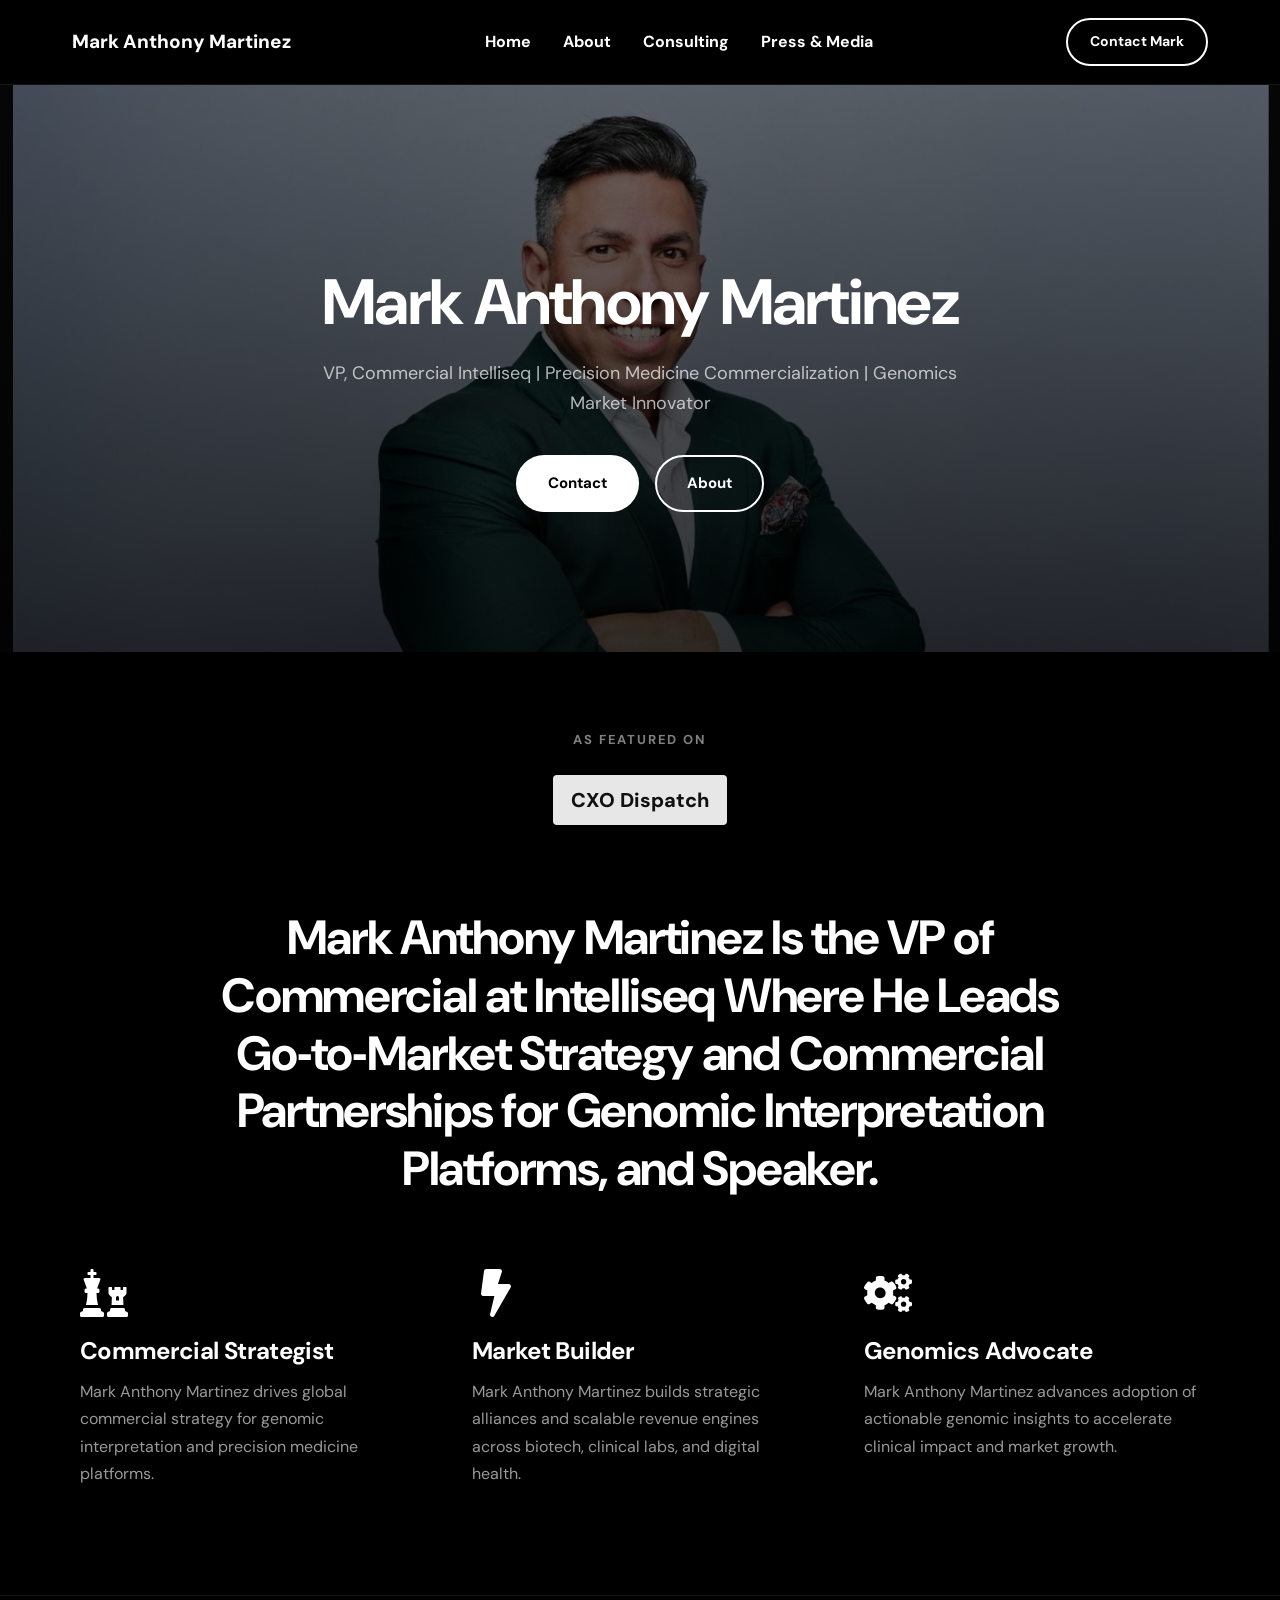
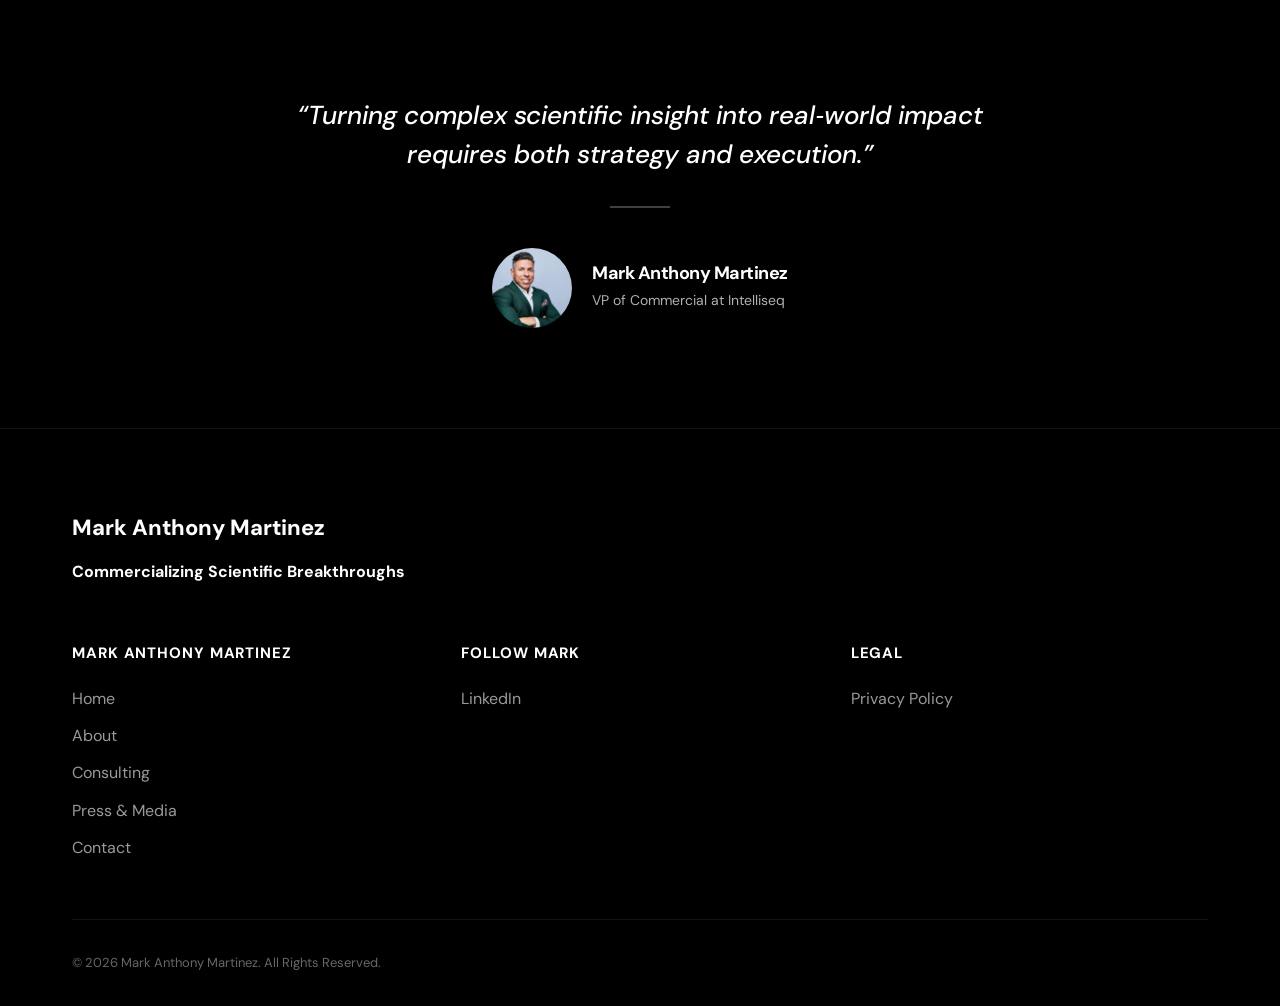
==== mark-site/index.html @ 9cf7c5a6 "Add files via upload" ====
<!doctype html>
<html lang="en-US">
<head>
<meta charset="UTF-8">
<meta name="viewport" content="width=device-width, initial-scale=1">
<title>Mark Anthony Martinez | The Official Website of Mark Anthony Martinez</title>
<meta name="description" content="Mark Anthony Martinez is the VP of Commercial at Intelliseq, where he leads go-to-market strategy and commercial partnerships for genomic interpretation platforms.">
<link rel="canonical" href="https://www.markanthonymartinez.com/">
<link rel="icon" href="assets/images/favicon.png">
<link rel="stylesheet" href="assets/css/style.css">
</head>
<body>

<header class="site-header">
  <div class="wrap header-inner">
    <a href="index.html" class="logo">Mark Anthony Martinez</a>
    <nav class="main-nav">
      <ul>
        <li><a href="index.html" aria-current="page">Home</a></li>
        <li><a href="about.html">About</a></li>
        <li><a href="consulting.html">Consulting</a></li>
        <li><a href="press-media.html">Press &amp; Media</a></li>
      </ul>
    </nav>
    <a href="contact.html" class="btn btn-outline header-cta">Contact Mark</a>
    <button class="nav-toggle" aria-label="Toggle menu" aria-expanded="false">
      <span></span><span></span><span></span>
    </button>
  </div>
</header>

<main>

  <section class="hero">
    <div class="hero-bg" style="background-image:url('assets/images/mark-anthony-header.jpg')"></div>
    <div class="hero-overlay"></div>
    <div class="wrap hero-inner">
      <h1>Mark Anthony Martinez</h1>
      <p class="hero-tagline">VP, Commercial Intelliseq | Precision Medicine Commercialization | Genomics Market Innovator</p>
      <div class="hero-buttons">
        <a href="contact.html" class="btn btn-solid">Contact</a>
        <a href="about.html" class="btn btn-outline">About</a>
      </div>
    </div>
  </section>

  <section class="featured-on">
    <div class="wrap">
      <p class="eyebrow">As Featured On</p>
      <div class="featured-logo">
        <span class="wordmark-chip">CXO Dispatch</span>
      </div>
    </div>
  </section>

  <section class="intro">
    <div class="wrap">
      <h2>Mark Anthony Martinez Is the VP of Commercial at Intelliseq Where He Leads Go&#8209;to&#8209;Market Strategy and Commercial Partnerships for Genomic Interpretation Platforms, and Speaker.</h2>

      <div class="feature-grid">
        <div class="feature-card">
          <span class="feature-icon" aria-hidden="true">
            <svg viewBox="0 0 512 512" xmlns="http://www.w3.org/2000/svg"><path d="M74 208H64a16 16 0 0 0-16 16v16a16 16 0 0 0 16 16h15.94A535.78 535.78 0 0 1 64 384h128a535.78 535.78 0 0 1-15.94-128H192a16 16 0 0 0 16-16v-16a16 16 0 0 0-16-16h-10l33.89-90.38a16 16 0 0 0-15-21.62H144V64h24a8 8 0 0 0 8-8V40a8 8 0 0 0-8-8h-24V8a8 8 0 0 0-8-8h-16a8 8 0 0 0-8 8v24H88a8 8 0 0 0-8 8v16a8 8 0 0 0 8 8h24v32H55.09a16 16 0 0 0-15 21.62zm173.16 251.58L224 448v-16a16 16 0 0 0-16-16H48a16 16 0 0 0-16 16v16L8.85 459.58A16 16 0 0 0 0 473.89V496a16 16 0 0 0 16 16h224a16 16 0 0 0 16-16v-22.11a16 16 0 0 0-8.84-14.31zm92.77-157.78l-3.29 82.2h126.72l-3.29-82.21 24.6-20.79A32 32 0 0 0 496 256.54V198a6 6 0 0 0-6-6h-26.38a6 6 0 0 0-6 6v26h-24.71v-26a6 6 0 0 0-6-6H373.1a6 6 0 0 0-6 6v26h-24.71v-26a6 6 0 0 0-6-6H310a6 6 0 0 0-6 6v58.6a32 32 0 0 0 11.36 24.4zM384 304a16 16 0 0 1 32 0v32h-32zm119.16 155.58L480 448v-16a16 16 0 0 0-16-16H336a16 16 0 0 0-16 16v16l-23.15 11.58a16 16 0 0 0-8.85 14.31V496a16 16 0 0 0 16 16h192a16 16 0 0 0 16-16v-22.11a16 16 0 0 0-8.84-14.31z"/></svg>
          </span>
          <h3>Commercial Strategist</h3>
          <p>Mark Anthony Martinez drives global commercial strategy for genomic interpretation and precision medicine platforms.</p>
        </div>

        <div class="feature-card">
          <span class="feature-icon" aria-hidden="true">
            <svg viewBox="0 0 320 512" xmlns="http://www.w3.org/2000/svg"><path d="M296 160H180.6l42.6-129.8C227.2 15 215.7 0 200 0H56C44 0 33.8 8.9 32.2 20.8l-32 240C-1.7 275.2 9.5 288 24 288h118.7L96.6 482.5c-3.6 15.2 8 29.5 23.3 29.5 8.4 0 16.4-4.4 20.8-12l176-304c9.3-15.9-2.2-36-20.7-36z"/></svg>
          </span>
          <h3>Market Builder</h3>
          <p>Mark Anthony Martinez builds strategic alliances and scalable revenue engines across biotech, clinical labs, and digital health.</p>
        </div>

        <div class="feature-card">
          <span class="feature-icon" aria-hidden="true">
            <svg viewBox="0 0 640 512" xmlns="http://www.w3.org/2000/svg"><path d="M512.1 191l-8.2 14.3c-3 5.3-9.4 7.5-15.1 5.4-11.8-4.4-22.6-10.7-32.1-18.6-4.6-3.8-5.8-10.5-2.8-15.7l8.2-14.3c-6.9-8-12.3-17.3-15.9-27.4h-16.5c-6 0-11.2-4.3-12.2-10.3-2-12-2.1-24.6 0-37.1 1-6 6.2-10.4 12.2-10.4h16.5c3.6-10.1 9-19.4 15.9-27.4l-8.2-14.3c-3-5.2-1.9-11.9 2.8-15.7 9.5-7.9 20.4-14.2 32.1-18.6 5.7-2.1 12.1.1 15.1 5.4l8.2 14.3c10.5-1.9 21.2-1.9 31.7 0L552 6.3c3-5.3 9.4-7.5 15.1-5.4 11.8 4.4 22.6 10.7 32.1 18.6 4.6 3.8 5.8 10.5 2.8 15.7l-8.2 14.3c6.9 8 12.3 17.3 15.9 27.4h16.5c6 0 11.2 4.3 12.2 10.3 2 12 2.1 24.6 0 37.1-1 6-6.2 10.4-12.2 10.4h-16.5c-3.6 10.1-9 19.4-15.9 27.4l8.2 14.3c3 5.2 1.9 11.9-2.8 15.7-9.5 7.9-20.4 14.2-32.1 18.6-5.7 2.1-12.1-.1-15.1-5.4l-8.2-14.3c-10.4 1.9-21.2 1.9-31.7 0zm-10.5-58.8c38.5 29.6 82.4-14.3 52.8-52.8-38.5-29.7-82.4 14.3-52.8 52.8zM386.3 286.1l33.7 16.8c10.1 5.8 14.5 18.1 10.5 29.1-8.9 24.2-26.4 46.4-42.6 65.8-7.4 8.9-20.2 11.1-30.3 5.3l-29.1-16.8c-16 13.7-34.6 24.6-54.9 31.7v33.6c0 11.6-8.3 21.6-19.7 23.6-24.6 4.2-50.4 4.4-75.9 0-11.5-2-20-11.9-20-23.6V418c-20.3-7.2-38.9-18-54.9-31.7L74 403c-10 5.8-22.9 3.6-30.3-5.3-16.2-19.4-33.3-41.6-42.2-65.7-4-10.9.4-23.2 10.5-29.1l33.3-16.8c-3.9-20.9-3.9-42.4 0-63.4L12 205.8c-10.1-5.8-14.6-18.1-10.5-29 8.9-24.2 26-46.4 42.2-65.8 7.4-8.9 20.2-11.1 30.3-5.3l29.1 16.8c16-13.7 34.6-24.6 54.9-31.7V57.1c0-11.5 8.2-21.5 19.6-23.5 24.6-4.2 50.5-4.4 76-.1 11.5 2 20 11.9 20 23.6v33.6c20.3 7.2 38.9 18 54.9 31.7l29.1-16.8c10-5.8 22.9-3.6 30.3 5.3 16.2 19.4 33.2 41.6 42.1 65.8 4 10.9.1 23.2-10 29.1l-33.7 16.8c3.9 21 3.9 42.5 0 63.5zm-117.6 21.1c59.2-77-28.7-164.9-105.7-105.7-59.2 77 28.7 164.9 105.7 105.7zm243.4 182.7l-8.2 14.3c-3 5.3-9.4 7.5-15.1 5.4-11.8-4.4-22.6-10.7-32.1-18.6-4.6-3.8-5.8-10.5-2.8-15.7l8.2-14.3c-6.9-8-12.3-17.3-15.9-27.4h-16.5c-6 0-11.2-4.3-12.2-10.3-2-12-2.1-24.6 0-37.1 1-6 6.2-10.4 12.2-10.4h16.5c3.6-10.1 9-19.4 15.9-27.4l-8.2-14.3c-3-5.2-1.9-11.9 2.8-15.7 9.5-7.9 20.4-14.2 32.1-18.6 5.7-2.1 12.1.1 15.1 5.4l8.2 14.3c10.5-1.9 21.2-1.9 31.7 0l8.2-14.3c3-5.3 9.4-7.5 15.1-5.4 11.8 4.4 22.6 10.7 32.1 18.6 4.6 3.8 5.8 10.5 2.8 15.7l-8.2 14.3c6.9 8 12.3 17.3 15.9 27.4h16.5c6 0 11.2 4.3 12.2 10.3 2 12 2.1 24.6 0 37.1-1 6-6.2 10.4-12.2 10.4h-16.5c-3.6 10.1-9 19.4-15.9 27.4l8.2 14.3c3 5.2 1.9 11.9-2.8 15.7-9.5 7.9-20.4 14.2-32.1 18.6-5.7 2.1-12.1-.1-15.1-5.4l-8.2-14.3c-10.4 1.9-21.2 1.9-31.7 0zM501.6 431c38.5 29.6 82.4-14.3 52.8-52.8-38.5-29.6-82.4 14.3-52.8 52.8z"/></svg>
          </span>
          <h3>Genomics Advocate</h3>
          <p>Mark Anthony Martinez advances adoption of actionable genomic insights to accelerate clinical impact and market growth.</p>
        </div>
      </div>
    </div>
  </section>

  <section class="quote-section">
    <div class="wrap">
      <p class="quote">&#8220;Turning complex scientific insight into real&#8209;world impact requires both strategy and execution.&#8221;</p>
      <hr class="divider">
      <div class="quote-person">
        <img src="assets/images/mark-profile.jpg" alt="Mark Anthony Martinez" width="120" height="120" loading="lazy">
        <div>
          <h3>Mark Anthony Martinez</h3>
          <p>VP of Commercial at Intelliseq</p>
        </div>
      </div>
    </div>
  </section>

</main>

<footer class="site-footer">
  <div class="wrap">
    <div class="footer-top">
      <span class="logo footer-logo">Mark Anthony Martinez</span>
      <p class="footer-tagline"><strong>Commercializing Scientific Breakthroughs</strong></p>
    </div>

    <div class="footer-columns">
      <div class="footer-col">
        <h5>Mark Anthony Martinez</h5>
        <ul>
          <li><a href="index.html">Home</a></li>
          <li><a href="about.html">About</a></li>
          <li><a href="consulting.html">Consulting</a></li>
          <li><a href="press-media.html">Press &amp; Media</a></li>
          <li><a href="contact.html">Contact</a></li>
        </ul>
      </div>
      <div class="footer-col">
        <h5>Follow Mark</h5>
        <ul>
          <li><a href="https://www.linkedin.com/in/mark-anthony-martinez-goat/" target="_blank" rel="nofollow noopener">LinkedIn</a></li>
        </ul>
      </div>
      <div class="footer-col">
        <h5>Legal</h5>
        <ul>
          <li><a href="privacy-policy.html">Privacy Policy</a></li>
        </ul>
      </div>
    </div>

    <p class="copyright">&copy; 2026 Mark Anthony Martinez. All Rights Reserved.</p>
  </div>
</footer>

<script>
  const toggle = document.querySelector('.nav-toggle');
  const nav = document.querySelector('.main-nav');
  toggle.addEventListener('click', () => {
    const open = document.body.classList.toggle('nav-open');
    toggle.setAttribute('aria-expanded', open);
  });
</script>
</body>
</html>
---- mark-site/assets/css/style.css ----
@import url('https://fonts.googleapis.com/css2?family=DM+Sans:wght@400;500;700;800;900&display=swap');

:root{
  --bg: #000;
  --text: #fff;
  --text-muted: rgba(255,255,255,0.69);
  --text-body: rgba(255,255,255,0.6);
  --accent: #fff;
  --max-width: 1200px;
}

*{ box-sizing: border-box; }
html{ scroll-behavior: smooth; }
body{
  margin:0;
  background:var(--bg);
  color: var(--text-body);
  font-family:'DM Sans', Arial, sans-serif;
  font-size:16px;
  line-height:1.7;
  -webkit-font-smoothing:antialiased;
}
img{ max-width:100%; display:block; }
a{ color:inherit; text-decoration:none; }
ul{ list-style:none; margin:0; padding:0; }

.wrap{
  max-width: var(--max-width);
  margin:0 auto;
  padding: 0 32px;
}

h1,h2,h3{ color:#fff; font-weight:700; margin:0 0 16px; letter-spacing:-0.02em; }
h1{ font-size:64px; line-height:1.2; letter-spacing:-0.027em; }
h2{ font-size:48px; line-height:1.2; letter-spacing:-0.027em; }
h3{ font-size:24px; line-height:1.2; letter-spacing:-0.027em; }

@media (max-width:768px){
  h1{ font-size:40px; }
  h2{ font-size:30px; }
}

/* Buttons */
.btn{
  display:inline-block;
  padding:14px 30px;
  border-radius:999px;
  font-weight:700;
  font-size:15px;
  border:2px solid #fff;
  transition:opacity .2s ease, transform .2s ease;
}
.btn:hover{ opacity:.85; }
.btn-solid{ background:#fff; color:#000; }
.btn-outline{ background:transparent; color:#fff; }

/* Header */
.site-header{
  position:sticky; top:0; z-index:50;
  background:rgba(0,0,0,0.85);
  backdrop-filter:blur(8px);
  border-bottom:1px solid rgba(255,255,255,0.08);
}
.header-inner{
  display:flex; align-items:center; justify-content:space-between;
  padding-top:18px; padding-bottom:18px;
  gap:24px;
}
.logo{ font-weight:800; font-size:19px; color:#fff; white-space:nowrap; }
.main-nav ul{ display:flex; gap:32px; }
.main-nav a{ font-weight:700; font-size:16px; color:#fff; }
.main-nav a:hover{ color:rgba(255,255,255,0.7); }
.header-cta{ padding:10px 22px; font-size:14px; white-space:nowrap; }
.nav-toggle{ display:none; background:none; border:0; cursor:pointer; padding:8px; }
.nav-toggle span{ display:block; width:24px; height:2px; background:#fff; margin:5px 0; }

@media (max-width:900px){
  .main-nav{ display:none; width:100%; order:3; }
  .header-cta{ display:none; }
  .nav-toggle{ display:block; }
  body.nav-open .main-nav{ display:block; }
  body.nav-open .main-nav ul{ flex-direction:column; gap:0; padding-top:16px; }
  body.nav-open .main-nav a{ display:block; padding:12px 0; border-top:1px solid rgba(255,255,255,0.08); }
}

/* Hero */
.hero{ position:relative; overflow:hidden; }
.hero-bg{
  position:absolute; inset:0;
  background-size:cover; background-position:center top;
}
.hero-overlay{
  position:absolute; inset:0;
  background:linear-gradient(180deg, rgba(0,0,0,0.55) 0%, rgba(0,0,0,0.8) 100%);
}
.hero-inner{
  position:relative; z-index:1;
  padding:180px 32px 140px;
  text-align:center;
  max-width:900px;
}
.hero-tagline{
  color:var(--text-muted);
  font-size:18px;
  max-width:640px;
  margin:0 auto 36px;
}
.hero-buttons{ display:flex; gap:16px; justify-content:center; flex-wrap:wrap; }

/* As featured on */
.featured-on{ padding:64px 0; text-align:center; background:#000; }
.eyebrow{
  text-transform:uppercase; letter-spacing:.14em; font-size:13px;
  color:rgba(255,255,255,0.5); margin-bottom:24px; font-weight:700;
}
.wordmark-chip{
  display:inline-block; background:#e7e7e7; color:#111;
  font-weight:800; font-size:20px; padding:8px 18px; border-radius:4px;
}

/* Intro / feature grid */
.intro{ padding:20px 0 100px; text-align:center; background:#000; }
.intro h2{ max-width:920px; margin:0 auto 64px; }
.feature-grid{
  display:grid; grid-template-columns:repeat(3,1fr); gap:40px;
  text-align:left;
}
@media (max-width:860px){ .feature-grid{ grid-template-columns:1fr; text-align:center; } }
.feature-card{ padding:8px; }
.feature-icon{ display:inline-flex; width:48px; height:48px; margin-bottom:20px; color:#fff; }
.feature-icon svg{ width:100%; height:100%; fill:currentColor; }
.feature-card h3{ margin-bottom:12px; }
.feature-card p{ margin:0; color:var(--text-body); }

/* Quote section */
.quote-section{ padding:100px 0; text-align:center; background:#000; border-top:1px solid rgba(255,255,255,0.08); }
.quote{
  font-size:26px; line-height:1.5; color:#fff; font-weight:500;
  max-width:760px; margin:0 auto 32px; font-style:italic;
}
.divider{ border:none; border-top:2px solid rgba(255,255,255,0.25); width:60px; margin:0 auto 40px; }
.quote-person{ display:flex; align-items:center; justify-content:center; gap:20px; }
.quote-person img{ width:80px; height:80px; border-radius:50%; object-fit:cover; }
.quote-person h3{ margin-bottom:4px; font-size:18px; }
.quote-person p{ margin:0; color:var(--text-muted); font-size:14px; }
.quote-person > div{ text-align:left; }

/* Footer */
.site-footer{ background:#000; border-top:1px solid rgba(255,255,255,0.08); padding:80px 0 32px; }
.footer-top{ margin-bottom:56px; }
.footer-logo{ font-size:22px; }
.footer-tagline{ margin-top:12px; color:#fff; }
.footer-columns{
  display:grid; grid-template-columns:repeat(3,1fr); gap:32px;
  padding-bottom:48px; border-bottom:1px solid rgba(255,255,255,0.08);
}
@media (max-width:700px){ .footer-columns{ grid-template-columns:1fr; } }
.footer-col h5{ color:#fff; font-size:15px; margin:0 0 18px; text-transform:uppercase; letter-spacing:.06em; }
.footer-col li{ margin-bottom:10px; }
.footer-col a{ color:var(--text-body); }
.footer-col a:hover{ color:#fff; }
.copyright{ margin:32px 0 0; font-size:13px; color:rgba(255,255,255,0.4); }

/* Simple sub-pages */
.page-hero{ padding:160px 0 60px; text-align:center; background:#000; }
.page-content{ padding:0 0 120px; }
.page-content .wrap{ max-width:800px; }

/* About page */
.about-hero{ padding:170px 0 40px; text-align:left; }
.about-hero .wrap{ max-width:var(--max-width); }
.about-lead{ padding:20px 0 80px; }
.about-lead-grid{
  display:grid; grid-template-columns:1.1fr 1fr; gap:60px; align-items:start;
}
.about-lead-grid h2{ margin:0; }
.about-lead-grid p{ margin:0; font-size:18px; color:var(--text-body); }
@media (max-width:800px){ .about-lead-grid{ grid-template-columns:1fr; gap:24px; } }

.stats{ padding:60px 0; border-top:1px solid rgba(255,255,255,0.08); border-bottom:1px solid rgba(255,255,255,0.08); }
.stats-grid{ display:grid; grid-template-columns:repeat(3,1fr); gap:32px; text-align:center; }
@media (max-width:700px){ .stats-grid{ grid-template-columns:1fr; } }
.stat-number{ font-size:56px; font-weight:800; color:#fff; line-height:1; letter-spacing:-0.02em; }
.stat-number span{ font-size:36px; }
.stat-label{ margin-top:12px; color:var(--text-muted); font-size:15px; }

.about-body{ padding:90px 0 120px; }
.about-body .wrap{ max-width:800px; }
.about-body h2{ font-size:32px; margin:0 0 20px; }
.about-body h2:not(:first-child){ margin-top:56px; }
.about-body p{ margin:0 0 18px; color:var(--text-body); font-size:17px; }

/* Consulting page */
.consulting-hero{ text-align:center; }
.consulting-hero .eyebrow{ text-align:center; }
.consulting-hero h1{ margin-bottom:20px; }
.consulting-hero .hero-tagline{ margin:0 auto; }
.audience-grid{ text-align:center; }
.audience-grid .feature-card{ text-align:center; }
.audience-grid .feature-icon{ margin-left:auto; margin-right:auto; }

.expertise-section{ text-align:left; }
.expertise-list{
  max-width:840px; margin:56px auto 0;
  display:flex; flex-direction:column; gap:40px;
}
.expertise-item{ display:flex; gap:24px; align-items:flex-start; }
.expertise-item .feature-icon{ flex:none; margin-bottom:0; }
.expertise-item h3{ margin-bottom:8px; }
.expertise-item p{ margin:0; color:var(--text-body); }
@media (max-width:600px){
  .expertise-item{ flex-direction:column; gap:12px; }
}

.consulting-form-section{ padding:100px 0 140px; border-top:1px solid rgba(255,255,255,0.08); }
.consult-form{ max-width:640px; margin:0 auto; }
.form-row{ margin-bottom:24px; }
.form-row.two-col{ display:grid; grid-template-columns:1fr 1fr; gap:24px; }
.form-row label{ display:block; font-weight:700; font-size:14px; color:#fff; margin-bottom:8px; }
.form-row input, .form-row textarea{
  width:100%; background:rgba(255,255,255,0.06); border:1px solid rgba(255,255,255,0.16);
  border-radius:8px; padding:12px 14px; color:#fff; font-family:inherit; font-size:15px;
}
.form-row input:focus, .form-row textarea:focus{ outline:2px solid #fff; outline-offset:2px; }
.consult-form .btn{ border:2px solid #fff; cursor:pointer; font-family:inherit; }
.form-note{ margin-top:20px; font-size:13px; color:rgba(255,255,255,0.45); }
@media (max-width:600px){ .form-row.two-col{ grid-template-columns:1fr; } }

/* Legal / prose pages */
.legal-content h3{ font-size:22px; margin:48px 0 14px; }
.legal-content h3:first-of-type{ margin-top:40px; }
.legal-content p{ margin:0 0 16px; color:var(--text-body); font-size:16px; }
.legal-content ul{ list-style:disc; margin:0 0 16px; padding-left:22px; }
.legal-content li{ margin-bottom:8px; color:var(--text-body); font-size:16px; }
.legal-content a{ text-decoration:underline; text-underline-offset:2px; }
.legal-content a:hover{ color:#fff; }

/* Press & Media page */
.press-list{ padding:20px 0 140px; }
.press-list .wrap{ max-width:800px; display:flex; flex-direction:column; gap:28px; }
.press-card{
  border:1px solid rgba(255,255,255,0.1); border-radius:12px; padding:32px;
  display:flex; flex-wrap:wrap; align-items:center; gap:20px; justify-content:space-between;
}
.press-card .wordmark-chip{ flex:none; }
.press-headline{ flex:1 1 320px; margin:0; color:#fff; font-size:17px; }
.press-card .btn{ flex:none; }
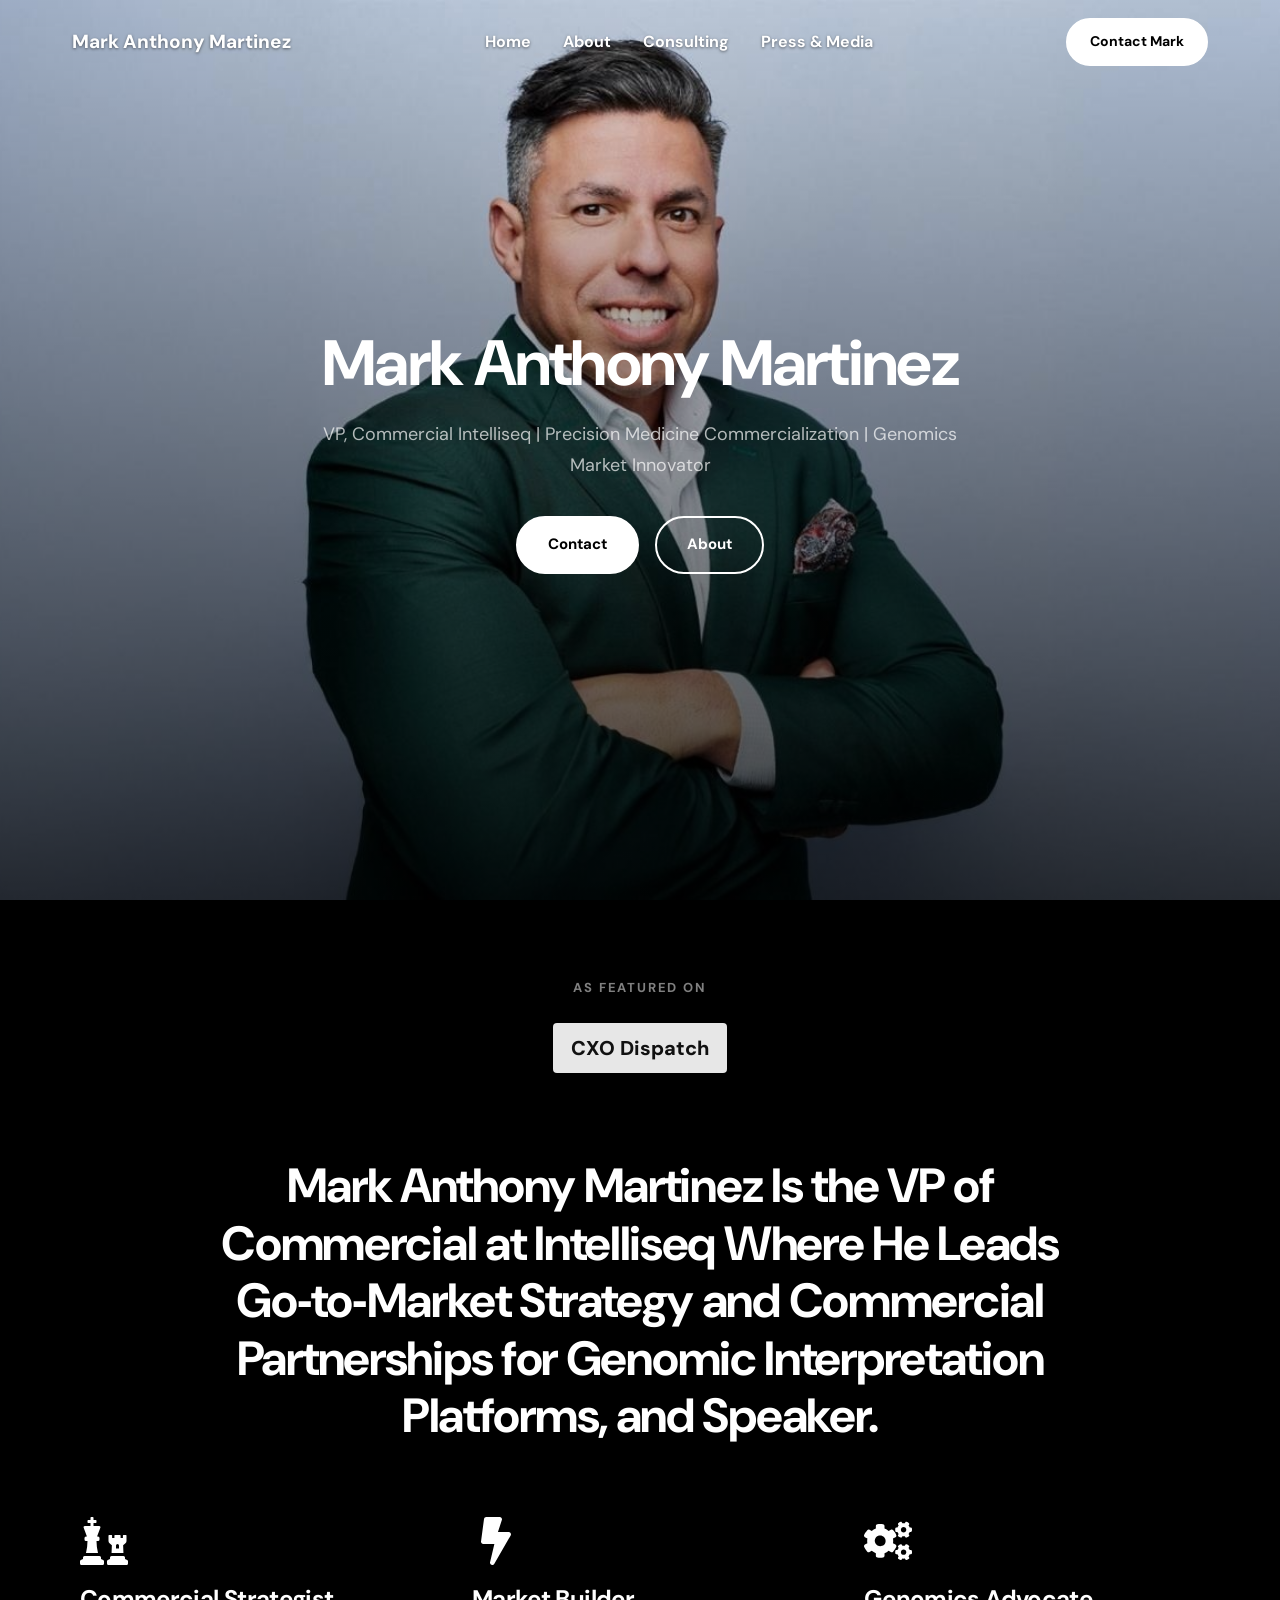
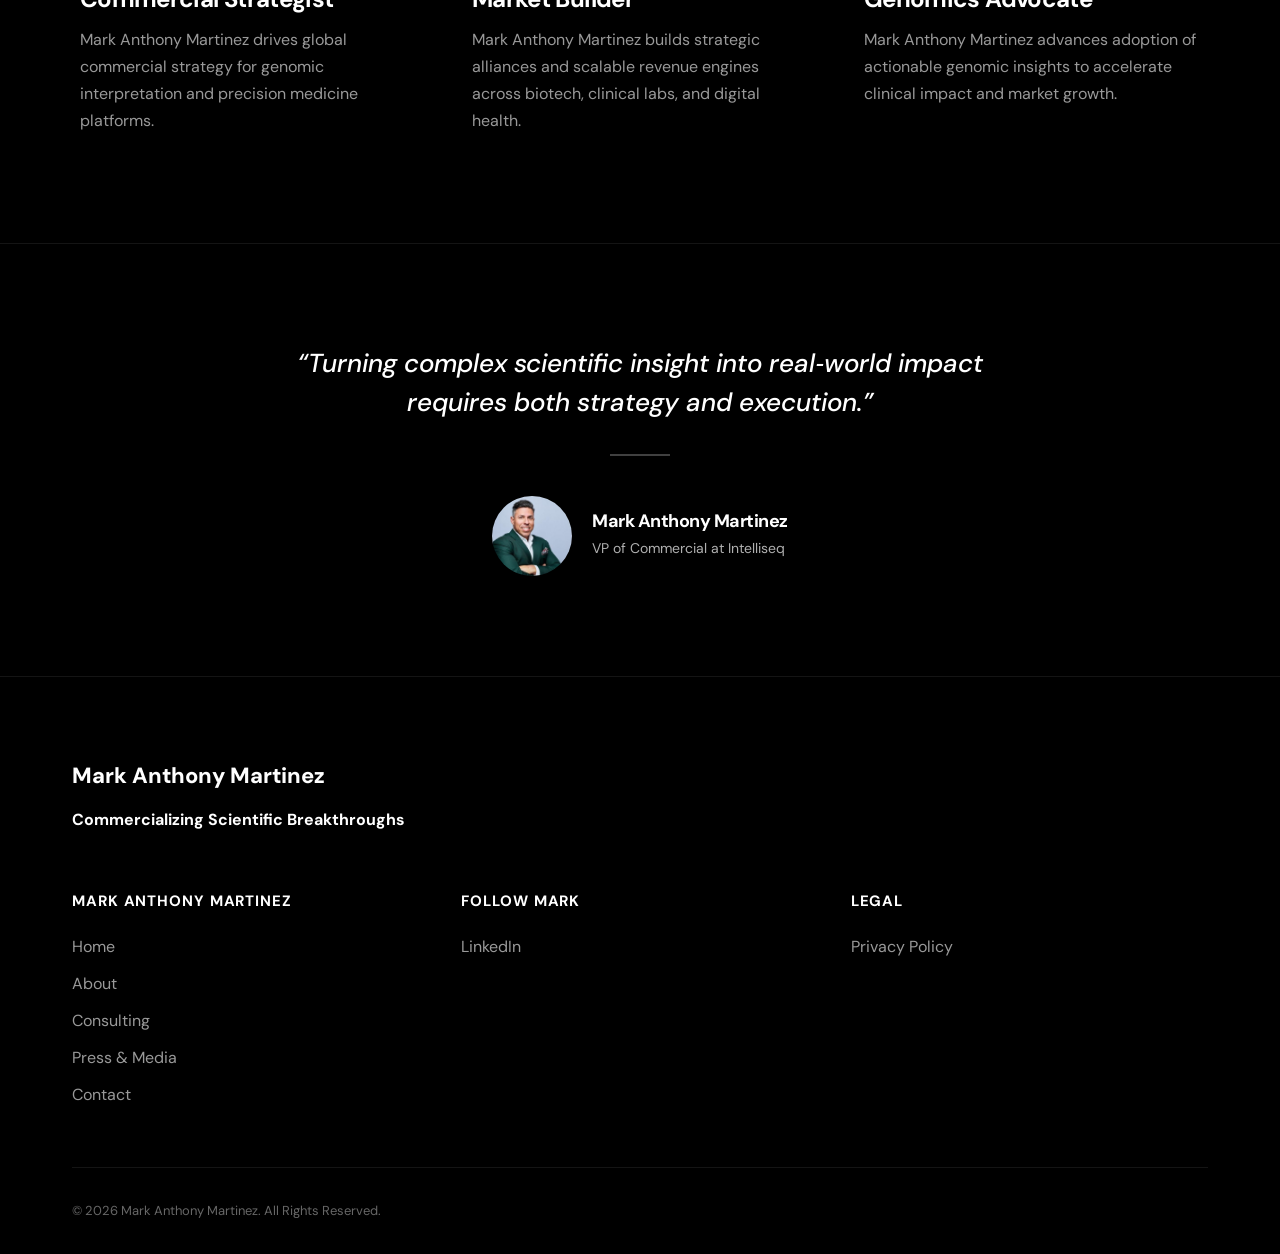
==== commit 008c2d89: "Add files via upload" ====
--- a/mark-site/index.html
+++ b/mark-site/index.html
@@ -144,6 +144,13 @@
     const open = document.body.classList.toggle('nav-open');
     toggle.setAttribute('aria-expanded', open);
   });
+
+  const header = document.querySelector('.site-header');
+  const onScroll = () => {
+    header.classList.toggle('scrolled', window.scrollY > 60);
+  };
+  window.addEventListener('scroll', onScroll, { passive: true });
+  onScroll();
 </script>
 </body>
 </html>
--- a/mark-site/assets/css/style.css
+++ b/mark-site/assets/css/style.css
@@ -56,10 +56,15 @@
 
 /* Header */
 .site-header{
-  position:sticky; top:0; z-index:50;
-  background:rgba(0,0,0,0.85);
-  backdrop-filter:blur(8px);
-  border-bottom:1px solid rgba(255,255,255,0.08);
+  position:fixed; top:0; left:0; right:0; width:100%; z-index:50;
+  background:transparent;
+  transition:background .2s ease;
+}
+.site-header .logo,
+.site-header .main-nav a,
+.site-header .nav-toggle span{
+  text-shadow:0 1px 3px rgba(0,0,0,0.5);
+  transition:color .2s ease;
 }
 .header-inner{
   display:flex; align-items:center; justify-content:space-between;
@@ -70,9 +75,29 @@
 .main-nav ul{ display:flex; gap:32px; }
 .main-nav a{ font-weight:700; font-size:16px; color:#fff; }
 .main-nav a:hover{ color:rgba(255,255,255,0.7); }
-.header-cta{ padding:10px 22px; font-size:14px; white-space:nowrap; }
+.header-cta{
+  padding:10px 22px; font-size:14px; white-space:nowrap;
+  background:#fff; color:#000; border:2px solid #fff;
+  transition:background .2s ease, color .2s ease, border-color .2s ease;
+}
 .nav-toggle{ display:none; background:none; border:0; cursor:pointer; padding:8px; }
 .nav-toggle span{ display:block; width:24px; height:2px; background:#fff; margin:5px 0; }
+
+/* Sticky header once scrolled past the hero */
+.site-header.scrolled{
+  background:#fff;
+  box-shadow:0 1px 0 rgba(0,0,0,0.08);
+}
+.site-header.scrolled .logo,
+.site-header.scrolled .main-nav a,
+.site-header.scrolled .nav-toggle span{
+  color:#111; text-shadow:none;
+}
+.site-header.scrolled .nav-toggle span{ background:#111; }
+.site-header.scrolled .main-nav a:hover{ color:rgba(0,0,0,0.6); }
+.site-header.scrolled .header-cta{
+  background:#000; color:#fff; border-color:#000;
+}
 
 @media (max-width:900px){
   .main-nav{ display:none; width:100%; order:3; }
@@ -84,18 +109,22 @@
 }
 
 /* Hero */
-.hero{ position:relative; overflow:hidden; }
+.hero{
+  position:relative; overflow:hidden;
+  min-height:100vh;
+  display:flex; align-items:center; justify-content:center;
+}
 .hero-bg{
   position:absolute; inset:0;
   background-size:cover; background-position:center top;
 }
 .hero-overlay{
   position:absolute; inset:0;
-  background:linear-gradient(180deg, rgba(0,0,0,0.55) 0%, rgba(0,0,0,0.8) 100%);
+  background:linear-gradient(180deg, rgba(0,0,0,0.05) 0%, rgba(0,0,0,0.75) 100%);
 }
 .hero-inner{
   position:relative; z-index:1;
-  padding:180px 32px 140px;
+  padding:90px 32px;
   text-align:center;
   max-width:900px;
 }
